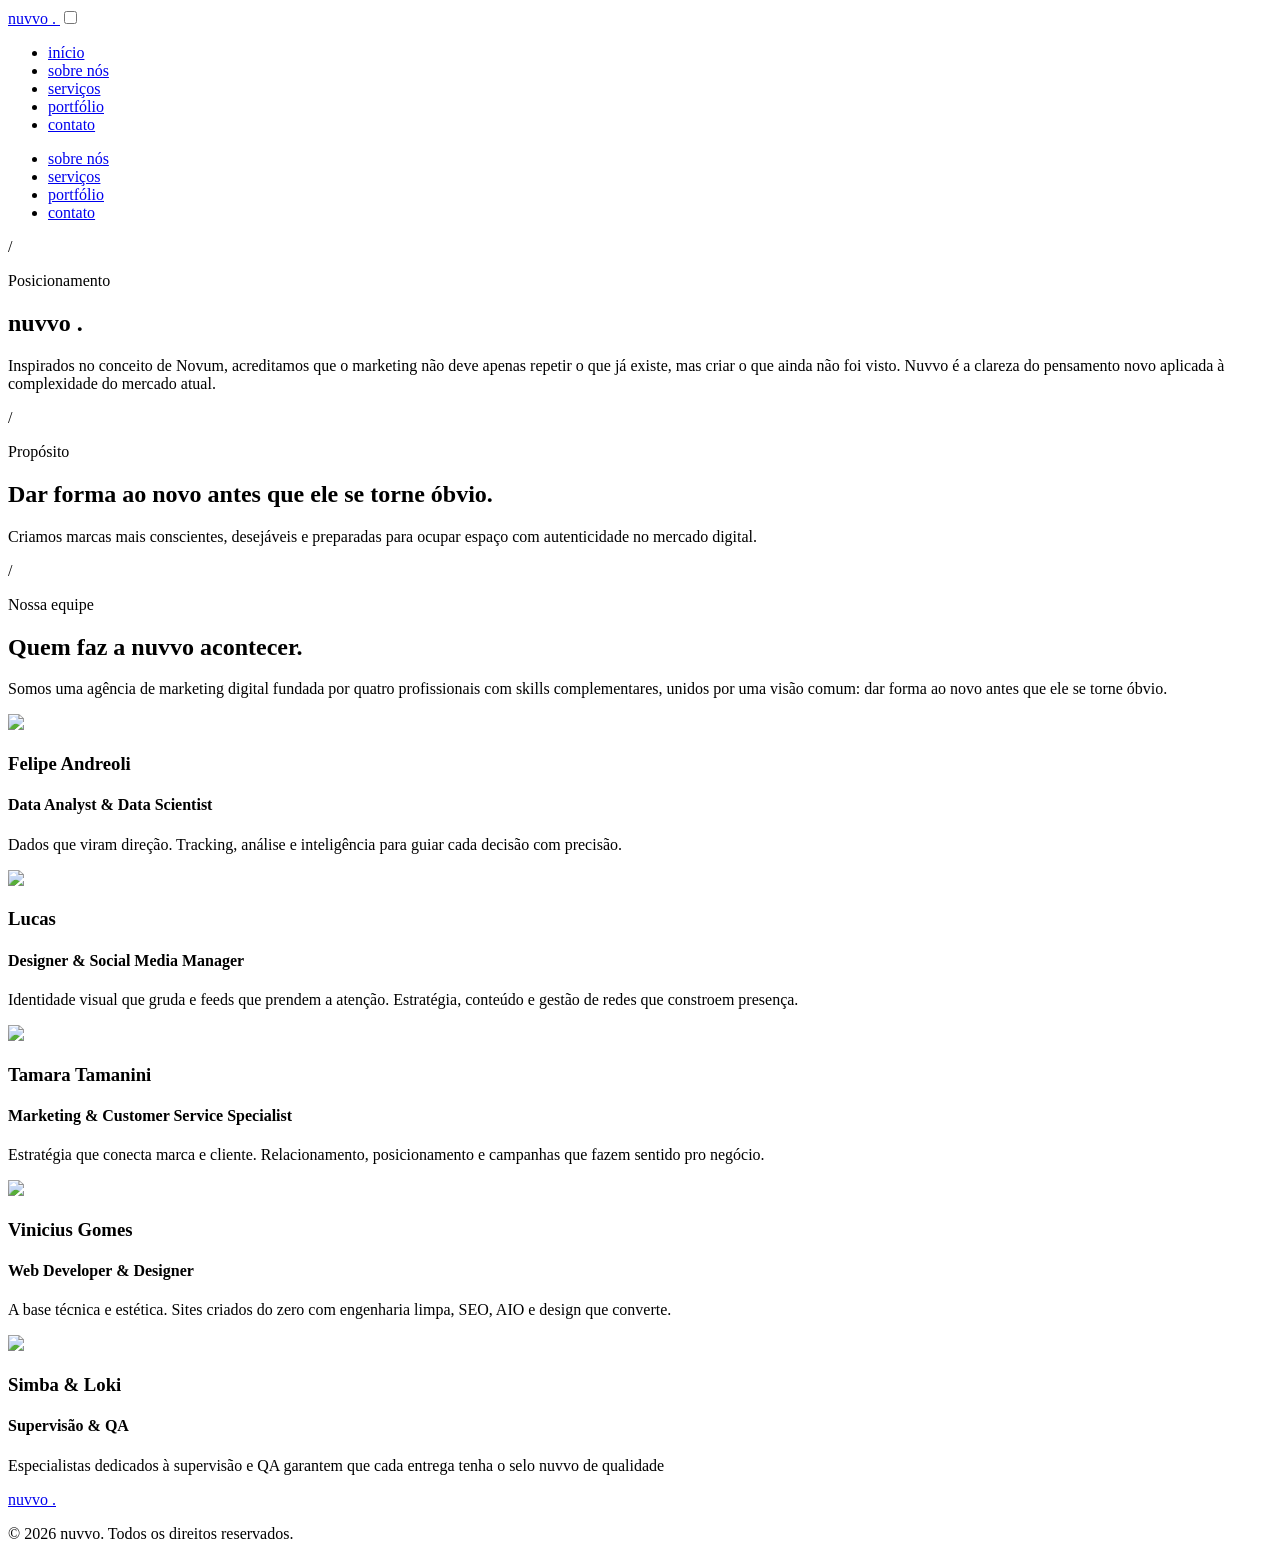
==== Sobre/index.html @ b695f646 "dom chancges" ====
<!DOCTYPE html>
<html lang="pt-br">
<head>
    <meta charset="UTF-8">
    <meta name="viewport" content="width=device-width, initial-scale=1.0">
    <link rel="stylesheet" href="css/styles.css?v=1.1">
    <link rel="preconnect" href="https://fonts.googleapis.com">
    <link rel="preconnect" href="https://fonts.gstatic.com" crossorigin>
    <link href="https://fonts.googleapis.com/css2?family=Space+Grotesk:wght@300..700&display=swap" rel="stylesheet">
    <link rel="stylesheet" href="https://fonts.googleapis.com/css2?family=Material+Symbols+Outlined">
    <script src="js/main.js" defer></script>
    <link rel="icon" type="image/svg+xml" href="assets/images/favicon.svg">
    <title>nuvvo</title>
</head>
<body>
    <header>
        <div class="container">
        
            <a href="/">
                nuvvo
                <span class="highlight">.</span>
            </a>

            <label class="burger-menu">
                <input type="checkbox">
            </label>
            <aside class="sidebar">
                <nav  id="mobilenav">
                    <ul>
                        <li><a href="/">início</a></li>
                        <li><a href="about.html">sobre nós</a></li>
                        <li><a href="/#services">serviços</a></li>
                        <li><a href="portfolio.html">portfólio</a></li>
                        <li><a href="/#contact">contato</a></li>
                    </ul>
                </nav>
            </aside>
         
            <nav id="desktopnav">
                <ul>
                    <li><a href="about.html">sobre nós</a></li>
                    <li><a href="/#services">serviços</a></li>
                    <li><a href="portfolio.html">portfólio</a></li>
                    <li><a href="/#contact">contato</a></li>
                </ul>
            </nav>
        </div>
    </header>

    <main>
        <section class="about-us">
            <div class="container">
                <div class="intro">
                    <span>/</span><p>Posicionamento</p>
                </div>
                <h1>nuvvo <span class="highlight">.</span></h1>
                <p>Inspirados no conceito de Novum, acreditamos que o marketing não deve apenas repetir o que já existe, mas criar o que ainda não foi visto. Nuvvo é a clareza do pensamento novo aplicada à complexidade do mercado atual.</p>
            </div>
        </section>

        <section class="purpose">
            <div class="container">
                <div class="intro">
                    <span>/</span><p>Propósito</p>
                </div>
                <h2>Dar forma ao <span class="highlight">novo</span> antes que ele se torne <span class="highlight">óbvio</span>.</h2>
                <p>Criamos marcas mais conscientes, desejáveis e preparadas para ocupar espaço com autenticidade no mercado digital.</p>
            </div>
        </section>

        <section class="team">
            <div class="container">
                <div class="intro">
                    <span>/</span><p>Nossa equipe</p>
                </div>
                <h2>Quem faz a nuvvo <span class="highlight">acontecer</span>.</h2>
                <p>Somos uma agência de marketing digital fundada por quatro profissionais com skills complementares, unidos por uma visão comum: dar forma ao novo antes que ele se torne óbvio.</p>
            
                <div class="team-profiles">
                    <div class="team-member">
                        <div class="frame">
                            <img src="assets/images/felipe.png">
                        </div>

                        <h3><span class="highlight">Felipe Andreoli</span></h3>
                        <h4>Data Analyst & Data Scientist</h4>
                        <p>Dados que viram direção. Tracking, análise e inteligência para guiar cada decisão com precisão.</p>
                    </div>

                    <div class="team-member">
                        <div class="frame">
                            <img src="assets/images/luca.png">
                        </div>

                        <h3><span class="highlight">Lucas</span></h3>
                        <h4>Designer & Social Media Manager</h4>
                        <p>Identidade visual que gruda e feeds que prendem a atenção. Estratégia, conteúdo e gestão de redes que constroem presença.</p>
                    </div>

                    <div class="team-member">
                        <div class="frame">
                            <img src="assets/images/tamara.png">
                        </div>

                        <h3><span class="highlight">Tamara Tamanini</span></h3>
                        <h4>Marketing & Customer Service Specialist</h4>
                        <p>Estratégia que conecta marca e cliente. Relacionamento, posicionamento e campanhas que fazem sentido pro negócio.</p>
                    </div>

                    <div class="team-member">
                        <div class="frame">
                            <img src="assets/images/vinicius.jpeg">
                        </div>

                        <h3><span class="highlight">Vinicius Gomes</span></h3>
                        <h4>Web Developer & Designer</h4>
                        <p>A base técnica e estética. Sites criados do zero com engenharia limpa, SEO, AIO e design que converte.</p>
                    </div>

                    <div class="team-member">
                        <div class="frame">
                            <img src="assets/images/simbaloki.jpg">
                        </div>

                        <h3><span class="highlight">Simba & Loki</span></h3>
                        <h4>Supervisão & QA</h4>
                        <p>Especialistas dedicados à supervisão e QA garantem que cada entrega tenha o selo nuvvo de qualidade</p>
                    </div>

                </div>
            </div>
        </section>

    </main>
    
    <footer>
        <div class="container">
            <div>
                <a href="#top">
                    nuvvo
                    <span class="highlight">.</span>
                </a>
            </div>
            <div class="copyright">
                <p>&copy; 2026 nuvvo. Todos os direitos reservados.</p>
            </div>
        </div>
    </footer>

</body>
</html>
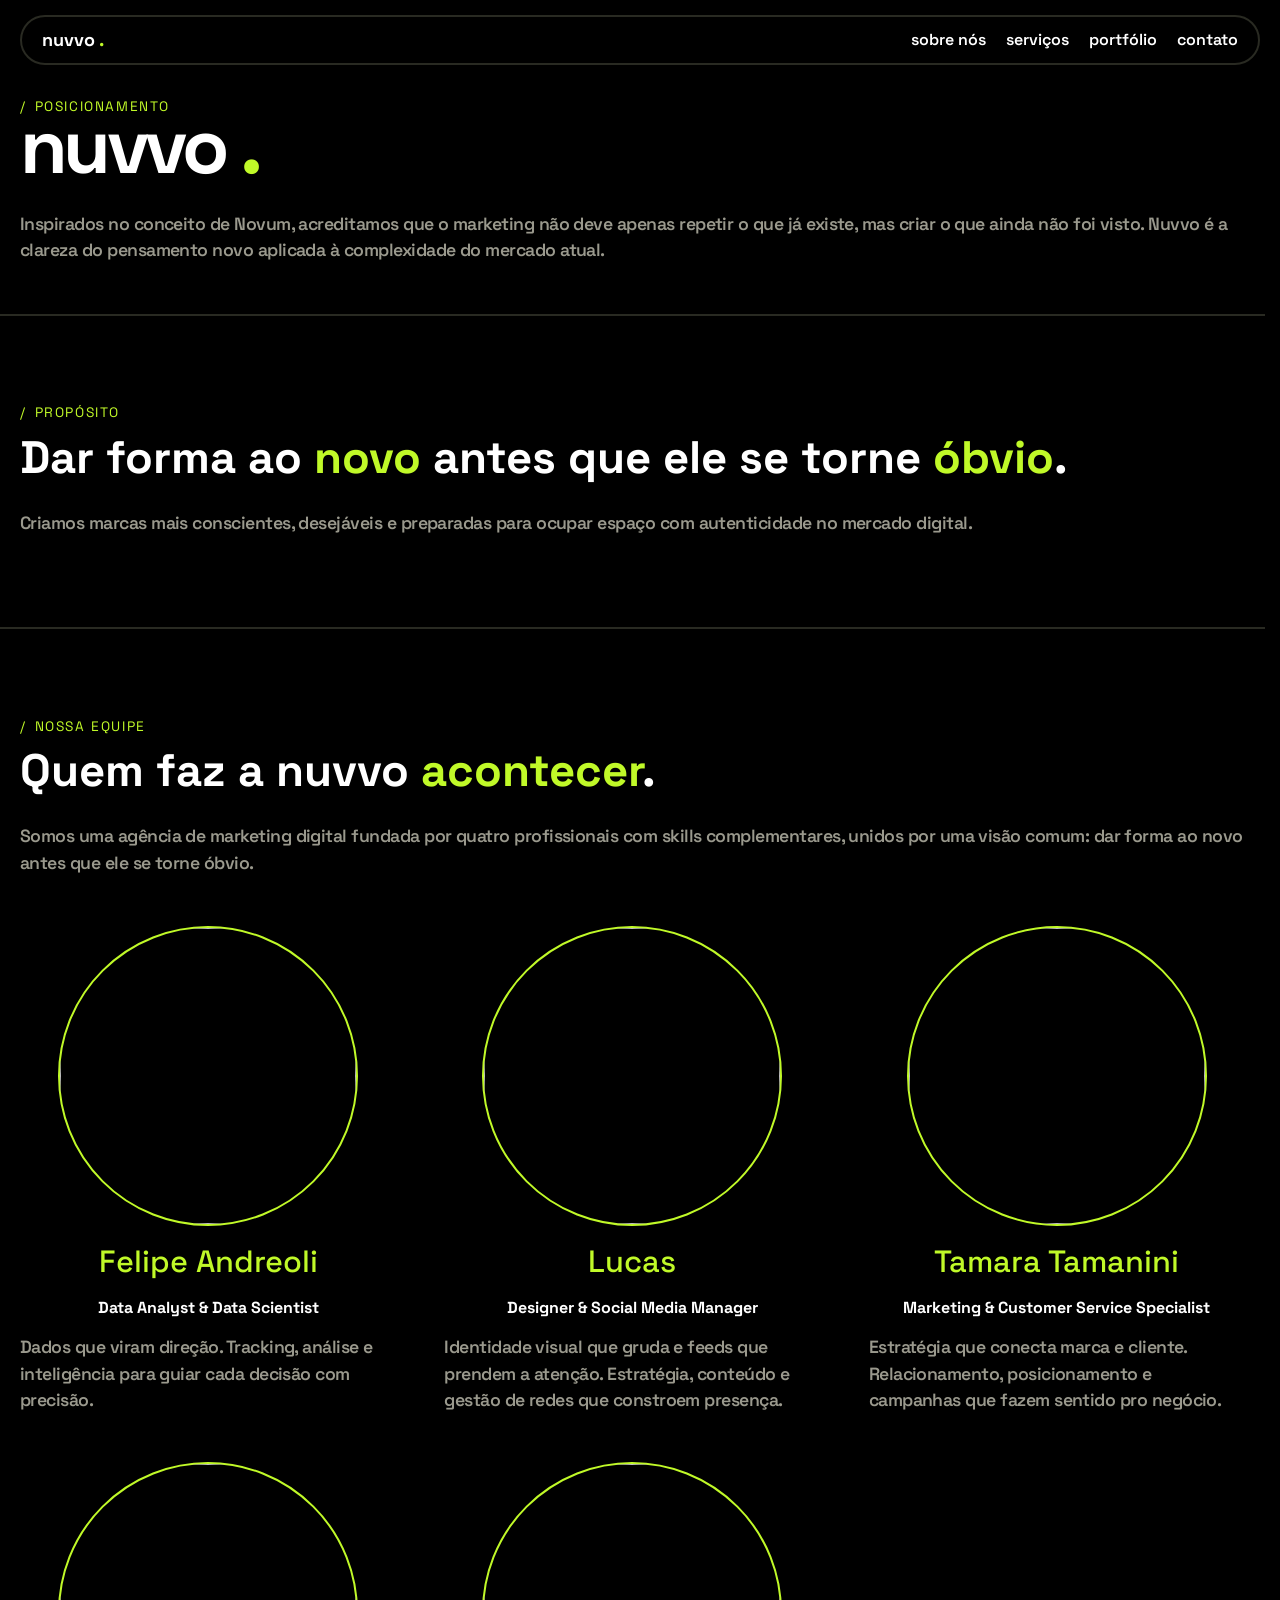
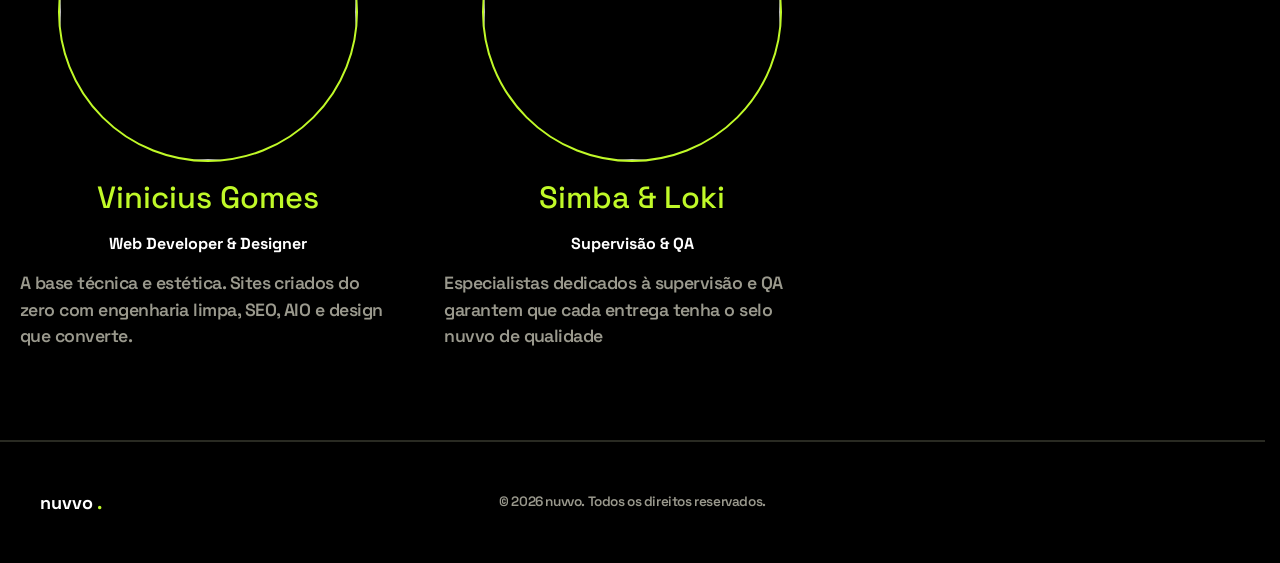
==== commit 1f074353: "dom changes" ====
--- a/Sobre/index.html
+++ b/Sobre/index.html
@@ -3,7 +3,7 @@
 <head>
     <meta charset="UTF-8">
     <meta name="viewport" content="width=device-width, initial-scale=1.0">
-    <link rel="stylesheet" href="css/styles.css?v=1.1">
+    <link rel="stylesheet" href="../css/styles.css">
     <link rel="preconnect" href="https://fonts.googleapis.com">
     <link rel="preconnect" href="https://fonts.gstatic.com" crossorigin>
     <link href="https://fonts.googleapis.com/css2?family=Space+Grotesk:wght@300..700&display=swap" rel="stylesheet">
--- a/css/styles.css
+++ b/css/styles.css
@@ -0,0 +1,921 @@
+*, *::after, *::before{
+    box-sizing: border-box;
+}
+:root{
+    --bar-width: 35px;
+    --bar-height: 4px;
+    --hamburger-gap: 6px;
+    --foreground: white;
+    --background: #000;
+    --alt-background: rgb(18, 18, 11);
+    --neon-green: #c0f928;
+    --border: 2px solid rgb(41, 42, 34);
+    --animation-timing: 200ms ease-in-out;
+    --hamburger-height: calc(var(--bar-height) * 3 + var(--hamburger-gap) * 2);
+}
+html {
+    scrollbar-gutter: stable;
+    scroll-behavior: smooth;
+}
+:where(h1, h2, h3, h4, p){
+    margin: 0;
+    padding: 0;
+}
+body {
+    margin: 0;
+    padding: 0;
+    font-family: 'Space Grotesk', sans-serif;
+    background-color: var(--background);
+    color: white;
+}
+.container{
+    display: flex;
+    flex-direction: column;
+    width: 100%;
+    max-width: 1440px;
+    padding: clamp(3.125rem, 0.893rem + 5.952vw, 6.25rem) 0;
+    margin: 0 20px;
+}
+h1{
+    font-size: clamp(4rem, 3.599rem + 1.556vw, 5rem);
+    line-height: 1.2;
+    letter-spacing: -0.05em;
+    font-weight: 700;
+    margin-bottom: clamp(2rem, 1.8rem + 0.778vw, 2.5rem);
+}
+@media (min-width: 768px){
+    h1{
+        line-height: 0.9;
+    }
+}
+h2{
+    font-size: clamp(2rem, 1.599rem + 1.556vw, 3rem);
+    margin-bottom: 1.5rem;
+}
+h3{
+    font-size: clamp(1.5rem, 1.3rem + 0.778vw, 2rem);
+    font-weight: 500;
+}
+p{
+    font-size: clamp(1rem, 0.95rem + 0.195vw, 1.125rem);
+    font-weight: 600;
+    line-height: 1.5;
+    letter-spacing: -0.03em;
+    color: rgb(154 153 141);
+}
+ul{
+    font-size: clamp(1rem, 0.95rem + 0.195vw, 1.125rem);
+    margin: 0;
+    line-height: 1.5;
+    letter-spacing: -0.03em;
+    font-weight: 600;
+    list-style-type: none;
+}
+li{
+    display: flex;
+    gap: 0.5rem;
+    align-items: center;
+}
+li .bi-arrow-right-short{
+    color: var(--neon-green);
+    width: clamp(1rem, 0.911rem + 0.238vw, 1.125rem);
+    height: clamp(1rem, 0.911rem + 0.238vw, 1.125rem);
+}
+li .bi-arrow-right-short-alt{
+    color: var(--background);
+    width: clamp(1rem, 0.911rem + 0.238vw, 1.125rem);
+    height: clamp(1rem, 0.911rem + 0.238vw, 1.125rem);
+}
+
+/* HEADER */
+
+header{
+    display: flex;
+    align-items: center;
+    justify-content: center;
+    color: white;
+    width: 100%;
+    height: 80px;
+    position: fixed;
+    top: 0;
+    z-index: 1000;
+}
+header .container{
+    flex-direction: row;
+    justify-content: space-between;
+    align-items: center;
+    padding: 0 20px;
+    background-color: rgba(0, 0, 0, 0.623);
+    backdrop-filter: blur(20px);
+    border: var(--border);
+    border-radius: 50px;
+    margin: 0 20px;
+    height: 50px;
+}
+.burger-menu{
+    --x-width: calc(var(--hamburger-height) * 1.41421356237);
+    display: flex;
+    flex-direction: column;
+    gap: var(--hamburger-gap);
+    width: max-content;
+    cursor: pointer;
+    margin: 0;
+    position: absolute;
+    right: 20px;
+    z-index: 10001;
+}
+.burger-menu:has(input:checked) {
+  --foreground: #000;
+  --background: white;
+}
+.burger-menu:has(input:focus-visible)::before,
+.burger-menu:has(input:focus-visible)::after,
+.burger-menu input:focus-visible {
+  border: 1px solid var(--background);
+  box-shadow: 0 0 0 1px var(--foreground);
+}
+.burger-menu::before, 
+.burger-menu::after, 
+.burger-menu input{
+    content: "";
+    width: var(--bar-width);
+    height: var(--bar-height);
+    background-color: var(--foreground);
+    border-radius: 9999px;
+    transform-origin: right center;
+    transition: opacity var(--animation-timing), width var(--animation-timing), rotate var(--animation-timing),  translate var(--animation-timing),
+    background-color var(--animation-timing);
+}
+.burger-menu input{
+    appearance: none;
+    padding: 0;
+    margin: 0;
+    outline: none;
+    pointer-events: none;
+}
+.burger-menu:has(input:checked)::before{
+    rotate: -45deg;
+    width: var(--x-width);
+    translate: 0 calc(var(--bar-height) / -2);
+}
+.burger-menu:has(input:checked)::after{
+    rotate: 45deg;
+    width: var(--x-width);
+    translate: 0 calc(var(--bar-height) / 2);
+}
+.burger-menu input:checked{
+    opacity: 0;
+    width: 0;
+}
+.sidebar{
+    transition: translate var(--animation-timing);
+    translate: 150%;
+    padding: 0.5rem 1rem;
+    padding-top: 90px;
+    padding-bottom: 90px;
+    background-color: #c0f928;
+    color: black;
+    width: 100%;
+    height: 400px;
+    position: fixed;
+    top: 0;
+    right: 0;
+    border-radius: 30px 0 30px 30px;
+}
+.burger-menu:has(input:checked) + .sidebar{
+    translate: 0;
+    
+}
+header a{
+    display: flex;
+    align-items: center;
+    height: 100%;
+    font-size: 1.125rem;
+    letter-spacing: normal;
+    line-height: 1.175;
+    font-weight: 700;
+    gap: 0.25rem;
+    color: white;
+    text-decoration: none;
+}
+nav a{
+    text-decoration: none;
+    color: white;
+    font-weight: 600;
+    font-size: 1rem;
+}
+nav a:hover{
+    color: #c0f928;
+}
+#mobilenav{
+    display: flex;
+    align-items: center;
+    justify-content: flex-end;
+    height: 100%;
+    width: 100%;
+}
+#mobilenav ul{
+    display: flex;
+    flex-direction: column;
+    align-items: flex-end;
+    gap: 20px;
+    padding: 0;
+    list-style: none;
+}
+#mobilenav li a{
+    font-size: 2rem;
+    color: black;
+}
+#desktopnav{
+    display: none;
+}
+header ul{
+    display: flex;
+    gap: 20px;
+    padding: 0;
+    list-style: none;
+}
+.highlight{
+    color: #c0f928; 
+}
+@media (min-width: 768px){
+    #desktopnav{
+        display: flex;
+    }
+    .burger-menu{
+        display: none;
+    }
+    .sidebar{
+        display: none;
+    }
+}
+
+/* HERO */
+
+.hero{
+    display: flex;
+    justify-content: center;
+    height: 100%;
+    width: 100%;
+    /* margin-top: -80px; */
+    background: linear-gradient(90deg,rgba(0, 0, 0, 1) 10%, rgba(121, 154, 39, 0.418) 50%, rgba(0, 0, 0, 1) 90%);
+    background-size: contain;
+    background-position: center;
+    background-repeat: no-repeat;
+    /* backdrop-filter: blur(300px); */
+}
+@media (min-width: 1020px){
+    .hero{
+       background-image: url(../assets/images/hero-marketing-hGVvPZLH.jpg); 
+       background-size: cover;
+     background-position: right;
+    }
+}
+.hero .container{
+    display: grid;
+    align-items: center;
+    /* gap: 3.125rem; */
+    padding: 100px 0 50px 0;
+    margin: 0 20px;
+}
+/* .text{
+    overflow: hidden;
+    animation: slideup 0.5s ease-out forwards;
+} */
+.graphic{
+    display: flex;
+    align-items: center;
+    justify-content: center;
+    /* overflow: hidden;
+    animation: slideup 0.5s ease-in 0.5s forwards; */
+}
+.base{
+    width: 200px;
+    height: 200px;
+    background-color: rgb(121, 154, 39);
+}
+button{
+    background-color: #c0f928;
+    color: black;
+    border: none;
+    padding: 16px 20px;
+    font-size: clamp(1rem, 0.95rem + 0.195vw, 1.125rem);
+    font-weight: 500;
+    cursor: pointer;
+    border-radius: 50px;
+    margin: clamp(2rem, 1.8rem + 0.778vw, 2.5rem) 0;
+    transition: background-color 0.3s ease;
+}
+button:hover{
+    background-color: #c0f92896;
+    color: white;
+}
+.italic{
+    font-style: italic;
+    font-weight: normal;
+}
+.statistics{
+    display: flex;
+    gap: 1rem;
+}
+.statistics > div{
+    width: 90px;
+}
+.statistics h2{
+    color: #c0f928;
+    font-size: 1.875rem;
+    margin-bottom: 5px;
+    font-weight: 400;
+}
+.statistics p{
+    text-transform: uppercase;
+    font-size: 0.75rem;
+    margin: 0;
+}
+@media (min-width: 768px){
+    .hero .container{
+        grid-template-columns: 1fr 1fr;
+        padding: 200px 0;
+    }
+}
+/* @keyframes slideup{
+    0%{
+        opacity: 0;
+        transform: translateY(100px);
+    }
+    100%{
+        opacity: 1;
+        transform: translateY(0);
+    }
+} */
+
+/* Carousel */
+.carousel-container{
+    padding: 1.5rem 0;
+    width: 100%;
+    border-top: var(--border);
+    border-bottom: var(--border);
+    overflow-x: auto;
+    white-space: nowrap;
+}
+.carousel-container::-webkit-scrollbar{
+    display: none;
+}
+.carousel-container-inner{
+    display: flex;
+    align-items: center;
+    justify-content: center;
+    width: 100%;
+    gap: 48px;    
+    animation: loop 15s linear infinite;
+    margin-right: 48px;
+}
+@keyframes loop{
+    0%{
+        transform: translate(0%);
+    }
+    100%{
+        transform: translate(-50%);
+    }
+}
+.flex-items{
+    display: flex;
+    font-size: 1.5rem;
+    line-height: 1.2;
+    flex: 0 0 5em;
+    align-items: center;
+    gap: 48px;
+    white-space: nowrap;
+}
+@media (min-width: 768px){
+    .carousel-container-inner{
+        gap: 48px;    
+        animation: loop 40s linear infinite;
+        margin-right: 48px;
+    }
+    .flex-items{
+        font-size: 1.875rem;
+        line-height: 1.2;
+        gap: 48px;
+    }
+}
+
+/* SERVICES */
+
+.services{
+    display: flex;
+    justify-content: center;
+    width: 100%;
+}
+.services .container{
+    padding-left: 0;
+    padding-right: 0;
+    margin: 0 20px;
+    display: grid;
+    gap: 3.125rem;
+}
+.intro{
+    display: flex;
+    align-items: center;
+    gap: 0.5rem;
+    margin-bottom: 0.5rem;
+}
+.intro > span, .intro > p{
+    color: #c0f928;
+    font-size: clamp(0.75rem, 0.7rem + 0.195vw, 0.875rem);
+    font-weight: 400;
+    line-height: 1;
+    letter-spacing: 0.1rem;
+    text-transform: uppercase;
+}
+.card-container{
+    display: grid;
+    gap: 0.8rem;
+}
+.card{
+    background-color: rgb(18, 18, 11);
+    padding: 2rem;
+    border: var(--border);
+    border-radius: 30px;
+}
+.card span{
+    font-size: 0.875rem;
+    font-weight: 400;
+    color: rgb(154 153 141);
+}
+.card h3{
+    margin: 1.5rem 0 1rem 0;
+    font-weight: 700;
+}
+.card p{
+    font-weight: 500;
+}
+.card-span{
+    display: flex;
+    flex-direction: column;  
+    justify-content: center;
+    align-items: flex-start;
+    background-color: #c0f928;
+    color: black;
+}
+.card-span span, .card-span p{
+    color: black;
+}
+.card-span div{
+    display: flex;
+    flex-wrap: wrap;
+    margin-top: 1.5rem;
+    gap: 1.5rem;
+    text-align: center;
+}
+@media (min-width: 768px){
+    .card-container{
+        grid-template-columns: repeat(3, 1fr);
+    }
+    .card-span{
+        grid-column: span 2;
+        grid-row: span 3;
+    }
+    .card-span div{
+        grid-template-columns: repeat(3, 1fr);
+    }
+}
+
+
+
+/* More Services */
+
+.more-services{
+    display: flex;
+    justify-content: center;
+    width: 100%;
+    border-top: var(--border);
+    border-bottom: var(--border);
+}
+.more-services .container{
+    display: grid;
+    gap: 3.125rem;
+}
+.more-services .textcontent > p{
+    margin-bottom: 2.5rem;
+}
+.textcontent ul{
+    display: flex;
+    flex-direction: column;
+    color: rgb(154 153 141);
+    gap: 20px;
+    padding: 0;
+    list-style-position: inside;
+    font-weight: 600;
+}
+/* .textcontent ul li{
+    gap: 20px;
+} */
+.card-container2{
+    display: grid;
+    gap: 1rem;
+}
+.card2{
+    background-color: rgb(18, 18, 11);
+    padding: 2rem;
+    border: var(--border);
+    border-radius: 30px;
+    color: rgb(154 153 141);
+}
+.card2 .card-header{
+    margin-bottom: 2rem;
+    border-bottom: var(--border);
+}
+.card2 .card-header h3{
+    font-size: 0.8rem;
+    text-transform: uppercase;
+    margin-bottom: 1rem;
+    letter-spacing: 0.1rem;
+}
+.card2 .card-header h4{
+    font-size: 1.5rem;
+    font-weight: 500;
+    margin-bottom: 1rem;
+}
+.card2 .card-body ul{
+    display: flex;
+    flex-direction: column;
+    gap: 1rem;
+    padding: 0;
+    list-style-position: inside;
+    color: rgb(154 153 141);
+    font-weight: 500;
+}
+#alt-style{
+    background-color: #c0f928;
+    color: black;
+}
+#alt-style ul{
+    color: black;
+}
+@media (min-width: 768px){
+    .more-services .container{
+        grid-template-columns: repeat(2, 1fr);
+    }
+    .card-container2{
+        grid-template-columns: repeat(2, 1fr);
+    }
+    .card2 .card-header{
+        margin-bottom: 3rem;
+    }
+}
+
+/* Entre em contato */
+
+.getintouch{
+    display: flex;
+    justify-content: center;
+    padding: 50px 0;
+    border-bottom: var(--border);
+}
+.getintouch .container{
+    display: grid;
+    gap: 2rem;
+    background-color: rgb(18, 18, 11);
+    border: var(--border);
+    border-radius: 30px;
+    padding: 2rem;
+}
+.getintouch .textcontent > p{
+    margin-bottom: 1.5rem;
+}
+.textcontent a{
+    text-decoration: none;
+    font-size: clamp(1rem, 0.95rem + 0.195vw, 1.125rem);
+    font-weight: 600;
+    line-height: 1.5;
+    letter-spacing: -0.03em;
+    color: rgb(154 153 141);
+}
+.contact-option-container{
+    display: flex;
+    flex-direction: column;
+    gap: 1.25rem;
+}
+.contact-option{
+    display: flex;
+    align-items: center;
+    gap: 0.87rem;
+}
+.contact-option a:hover{
+    color: rgb(192, 249, 40);
+}
+.contact-option svg{
+    color: #c0f928;
+    width: clamp(1rem, 0.911rem + 0.238vw, 1.125rem);
+    height: clamp(1rem, 0.911rem + 0.238vw, 1.125rem);
+}
+.material-symbols-outlined{
+    font-family: 'Material Symbols Outlined';
+    font-weight: normal;
+    font-style: normal;
+    font-size: 18px;  
+    display: inline-block;
+    line-height: 1;
+    text-transform: none;
+    letter-spacing: normal;
+    word-wrap: normal;
+    white-space: nowrap;
+    direction: ltr;
+    color: #c0f928;
+}
+form{
+    display: flex;
+    flex-direction: column;
+    gap: 1.25rem;
+    font-size: 0.80rem;
+    font-weight: 500;
+}
+form div{
+    display: flex;
+    flex-direction: column;
+}
+label{
+    margin-bottom: 6px;
+}
+form input, form select, form textarea{
+    box-sizing: border-box;
+    padding: 11px 14px;
+    background-color: rgb(0, 0, 0);
+    border: var(--border);
+    border-radius: 20px;
+    width: 100%;
+    font-size: 0.9375rem;
+    color: white;
+    outline: none;
+}
+input:autofill, select:autofill, textarea:autofill{
+    background-color: rgb(0, 0, 0);
+}
+select{
+    cursor: pointer;
+    padding-right: 36px;
+    color: white;
+}
+textarea{
+    resize: vertical;
+    min-height: 150px;
+}
+form button{
+    padding: 13px 24px;
+    font-weight: 500;
+    letter-spacing: 0.01em;
+    text-transform: none;
+    margin-top: 0.25rem;
+    margin-bottom: 0;
+}
+
+@media (min-width: 768px){
+    .getintouch{
+        padding: 100px 0;
+    }
+    .getintouch .container{
+        grid-template-columns: repeat(2, 1fr);
+        padding: 40px;
+    }
+}
+
+/* FOOTER */
+
+footer{
+    display: flex;
+    align-items: center;
+    justify-content: center;
+    width: 100%;
+}
+footer .container{
+    display: grid;
+    gap: 2rem;
+    /* justify-content: center; */
+    align-items: center;
+    padding: 50px 0;
+}
+footer a{
+    display: flex;
+    align-items: center;
+    height: 100%;
+    font-size: 1.125rem;
+    letter-spacing: normal;
+    line-height: 1.175;
+    font-weight: 700;
+    gap: 0.25rem;
+    color: white;
+    text-decoration: none;
+}
+.copyright p{
+    font-size: clamp(0.75rem, 0.661rem + 0.238vw, 0.875rem);
+}
+@media (min-width: 768px){
+    footer .container{
+        grid-template-columns: repeat(3, 1fr);
+    }
+    .copyright{
+        text-align: center;
+    }
+    footer a{
+        margin-left: 20px;
+    }
+}
+
+
+/* ABOUT PAGE */
+
+.about-us{
+    display: flex;
+    justify-content: center;
+    align-items: center;
+    width: 100%;
+    /* height: 100vh; */
+}
+.about-us .container{
+    padding: 100px 0 50px 0;
+    margin: 0 20px;
+}
+.about-us h1{
+    line-height: 0.65em;
+}
+.purpose{
+    display: flex;
+    justify-content: center;
+    align-items: center;
+    width: 100%;
+    border-top: var(--border);
+    border-bottom: var(--border);
+}
+.team{
+    display: flex;
+    justify-content: center;
+    align-items: center;
+    width: 100%;
+    border-bottom: var(--border);
+}
+.team-profiles{
+    display: grid;
+    gap: 3rem;
+    margin-top: 50px;
+}
+.team-member{
+    display: flex;
+    flex-direction: column;
+    justify-content: center;
+    align-items: center;
+    text-align: start;
+}
+.team-member > h3{
+    margin-bottom: 1rem;
+}
+.team-member > h4{
+    margin-bottom: 1rem;
+}
+.frame{
+    width: 300px;
+    height: 300px;
+    border: 2px solid #c0f928;
+    border-radius: 200px;
+    overflow: hidden;
+    margin-bottom: 1rem;
+}
+.frame img{
+    width: 100%;
+    height: 100%;
+    object-fit: cover;
+    object-position: center;
+    filter: grayscale(100%);
+}
+@media (min-width: 768px){
+    .team-profiles{
+        grid-template-columns: repeat(2, 1fr);
+    }
+}
+@media (min-width: 1020px){
+    .team-profiles{
+        grid-template-columns: repeat(3, 1fr);
+    }
+}
+
+/* PORTIFOLIO PAGE */
+
+.portfolio{
+    display: flex;
+    justify-content: center;
+    width: 100%;
+}
+.portfolio .container{
+    display: grid;
+    gap: 2rem;
+    padding: 100px 0 50px 0;
+}
+.deliver-container{
+    display: grid;
+    grid-template-rows: repeat(3, 1fr);
+    background-color: rgb(18, 18, 11);
+    border: var(--border);
+    border-radius: 30px;
+}
+.deliver-card{
+    padding: 2rem;
+    border-bottom: var(--border);
+}
+.deliver-card h2{
+    margin-top: 1.5rem;
+}
+.remove-border{
+    border: none;
+}
+@media (min-width: 768px){
+    .portfolio .container{
+        padding: 180px 0 100px 0;
+    }
+}
+@media (min-width: 1020px){
+    .deliver-container{
+        grid-template-columns: repeat(3, 1fr);
+        grid-template-rows: none;
+    }
+    .deliver-card{
+        border-right: var(--border);
+        border-bottom: none;
+    }
+    .remove-border{
+        border: none;
+    }
+}
+
+/* PROJECTS */
+
+.projects{
+    display: flex;
+    justify-content: center;
+    width: 100%;
+    border-top: var(--border);
+    border-bottom: var(--border);
+}
+.projects .container{
+    display: grid;
+    gap: 2rem;
+}
+.projects-container{
+    display: grid;
+    width: 100%;
+    gap: 2rem;
+}
+.projects-main{
+    display: flex;
+    justify-content: space-between;
+    align-items: center;
+}
+.projects-main button{
+    margin: 0;
+    border-radius: 99999px;
+    padding: 0;
+    width: 60px;
+    height: 60px;
+}
+.projects-main button a{
+    display: flex;
+    justify-content: center;
+    margin: 0;
+    padding: 0;
+}
+button .bi-arrow-up-right{
+    width: 16px;
+    height: 16px;
+    stroke: currentColor;
+    stroke-width: 1px;
+    paint-order: stroke fill;
+    stroke-linecap: round;
+    stroke-linejoin: round;
+    transition: size 0.3s ease;
+}
+button:hover .bi-arrow-up-right{
+    width: 20px;
+    height: 20px;
+}
+.projects-card{
+    display: grid;
+    gap: 2rem;
+    background-color: var(--alt-background);
+    border: var(--border);
+    padding: 30px 30px 0 30px;
+    border-radius: 30px;
+    width: 100%;
+}
+.projects-img{
+    width: 100%;
+    height: 400px;
+    overflow: hidden;
+}
+.projects-img img{
+    object-fit: cover;
+    width: 100%;
+}
+@media (min-width: 768px){
+    .projects-container{
+        grid-template-columns: 1fr 1fr;
+    }
+}
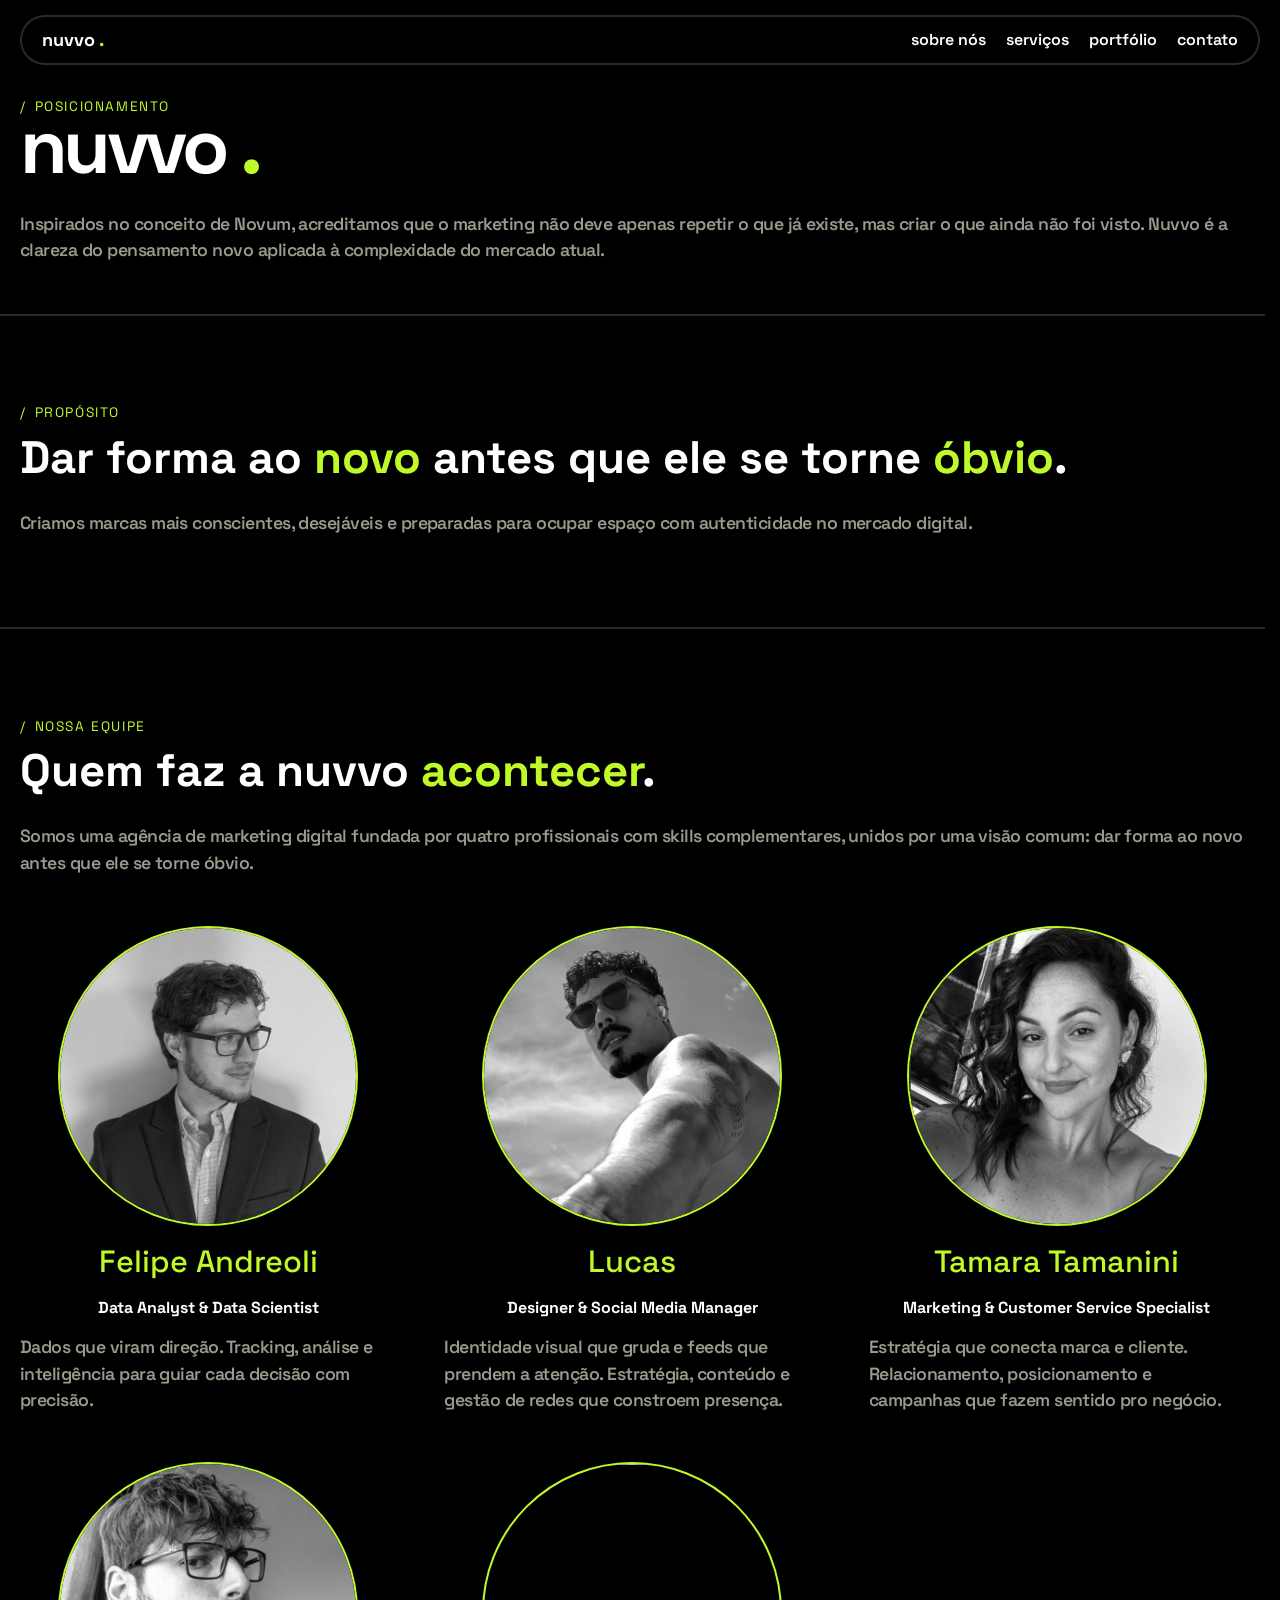
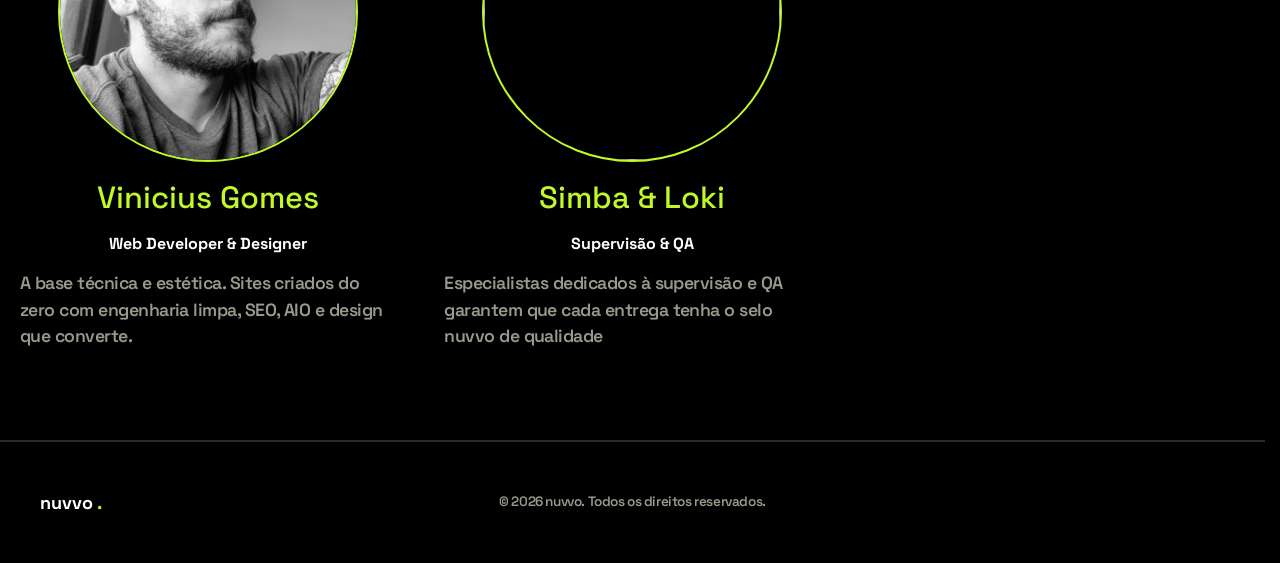
==== commit 43d51b5f: "DOM update and links fixed." ====
--- a/Sobre/index.html
+++ b/Sobre/index.html
@@ -8,8 +8,8 @@
     <link rel="preconnect" href="https://fonts.gstatic.com" crossorigin>
     <link href="https://fonts.googleapis.com/css2?family=Space+Grotesk:wght@300..700&display=swap" rel="stylesheet">
     <link rel="stylesheet" href="https://fonts.googleapis.com/css2?family=Material+Symbols+Outlined">
-    <script src="js/main.js" defer></script>
-    <link rel="icon" type="image/svg+xml" href="assets/images/favicon.svg">
+    <script src="../js/main.js" defer></script>
+    <link rel="icon" type="image/svg+xml" href="../assets/images/favicon.svg">
     <title>nuvvo</title>
 </head>
 <body>
@@ -28,9 +28,9 @@
                 <nav  id="mobilenav">
                     <ul>
                         <li><a href="/">início</a></li>
-                        <li><a href="about.html">sobre nós</a></li>
+                        <li><a href="../Sobre/index.html">sobre nós</a></li>
                         <li><a href="/#services">serviços</a></li>
-                        <li><a href="portfolio.html">portfólio</a></li>
+                        <li><a href="../portfolio.html">portfólio</a></li>
                         <li><a href="/#contact">contato</a></li>
                     </ul>
                 </nav>
@@ -38,9 +38,9 @@
          
             <nav id="desktopnav">
                 <ul>
-                    <li><a href="about.html">sobre nós</a></li>
+                    <li><a href="../Sobre/index.html">sobre nós</a></li>
                     <li><a href="/#services">serviços</a></li>
-                    <li><a href="portfolio.html">portfólio</a></li>
+                    <li><a href="../portfolio.html">portfólio</a></li>
                     <li><a href="/#contact">contato</a></li>
                 </ul>
             </nav>
@@ -79,7 +79,7 @@
                 <div class="team-profiles">
                     <div class="team-member">
                         <div class="frame">
-                            <img src="assets/images/felipe.png">
+                            <img src="../assets/images/felipe.png">
                         </div>
 
                         <h3><span class="highlight">Felipe Andreoli</span></h3>
@@ -89,7 +89,7 @@
 
                     <div class="team-member">
                         <div class="frame">
-                            <img src="assets/images/luca.png">
+                            <img src="../assets/images/luca.png">
                         </div>
 
                         <h3><span class="highlight">Lucas</span></h3>
@@ -99,7 +99,7 @@
 
                     <div class="team-member">
                         <div class="frame">
-                            <img src="assets/images/tamara.png">
+                            <img src="../assets/images/tamara.png">
                         </div>
 
                         <h3><span class="highlight">Tamara Tamanini</span></h3>
@@ -109,7 +109,7 @@
 
                     <div class="team-member">
                         <div class="frame">
-                            <img src="assets/images/vinicius.jpeg">
+                            <img src="../assets/images/vinicius.jpeg">
                         </div>
 
                         <h3><span class="highlight">Vinicius Gomes</span></h3>
@@ -119,7 +119,7 @@
 
                     <div class="team-member">
                         <div class="frame">
-                            <img src="assets/images/simbaloki.jpg">
+                            <img src="../assets/images/simbaloki.jpg">
                         </div>
 
                         <h3><span class="highlight">Simba & Loki</span></h3>
